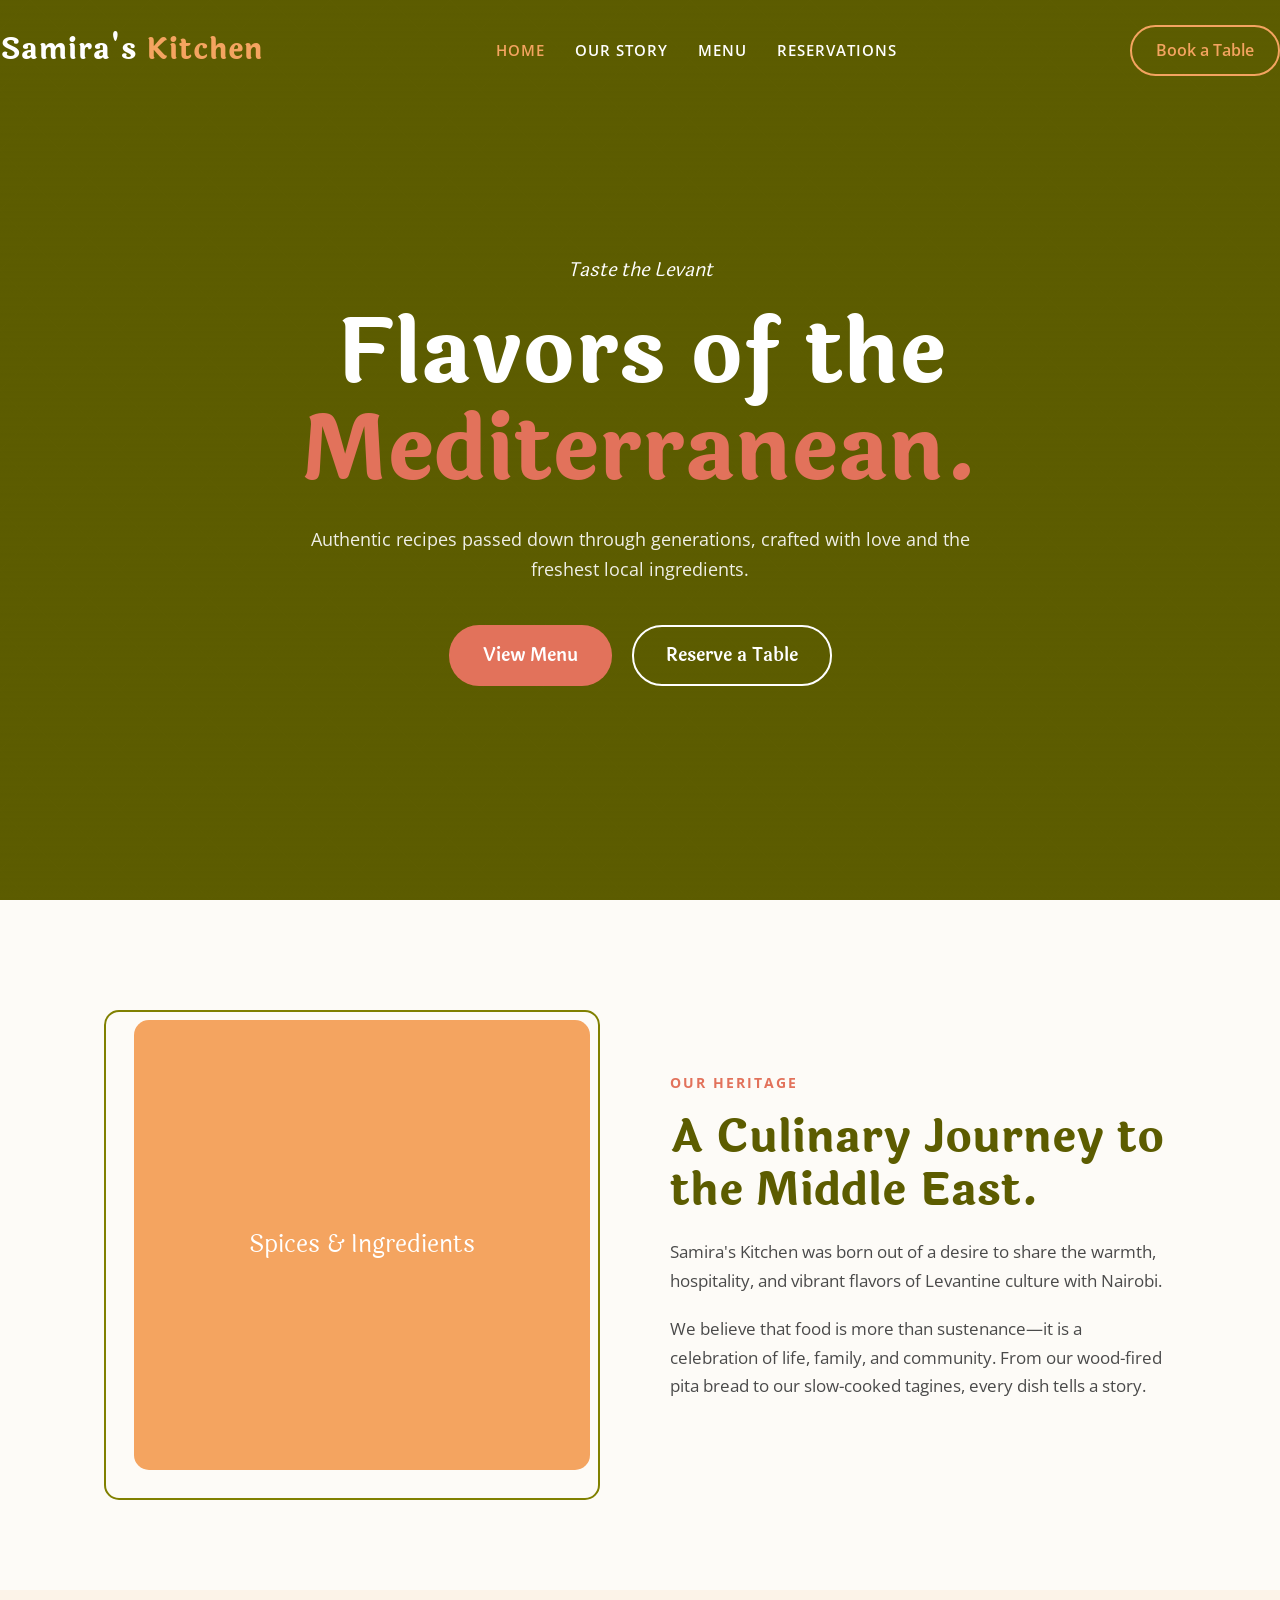
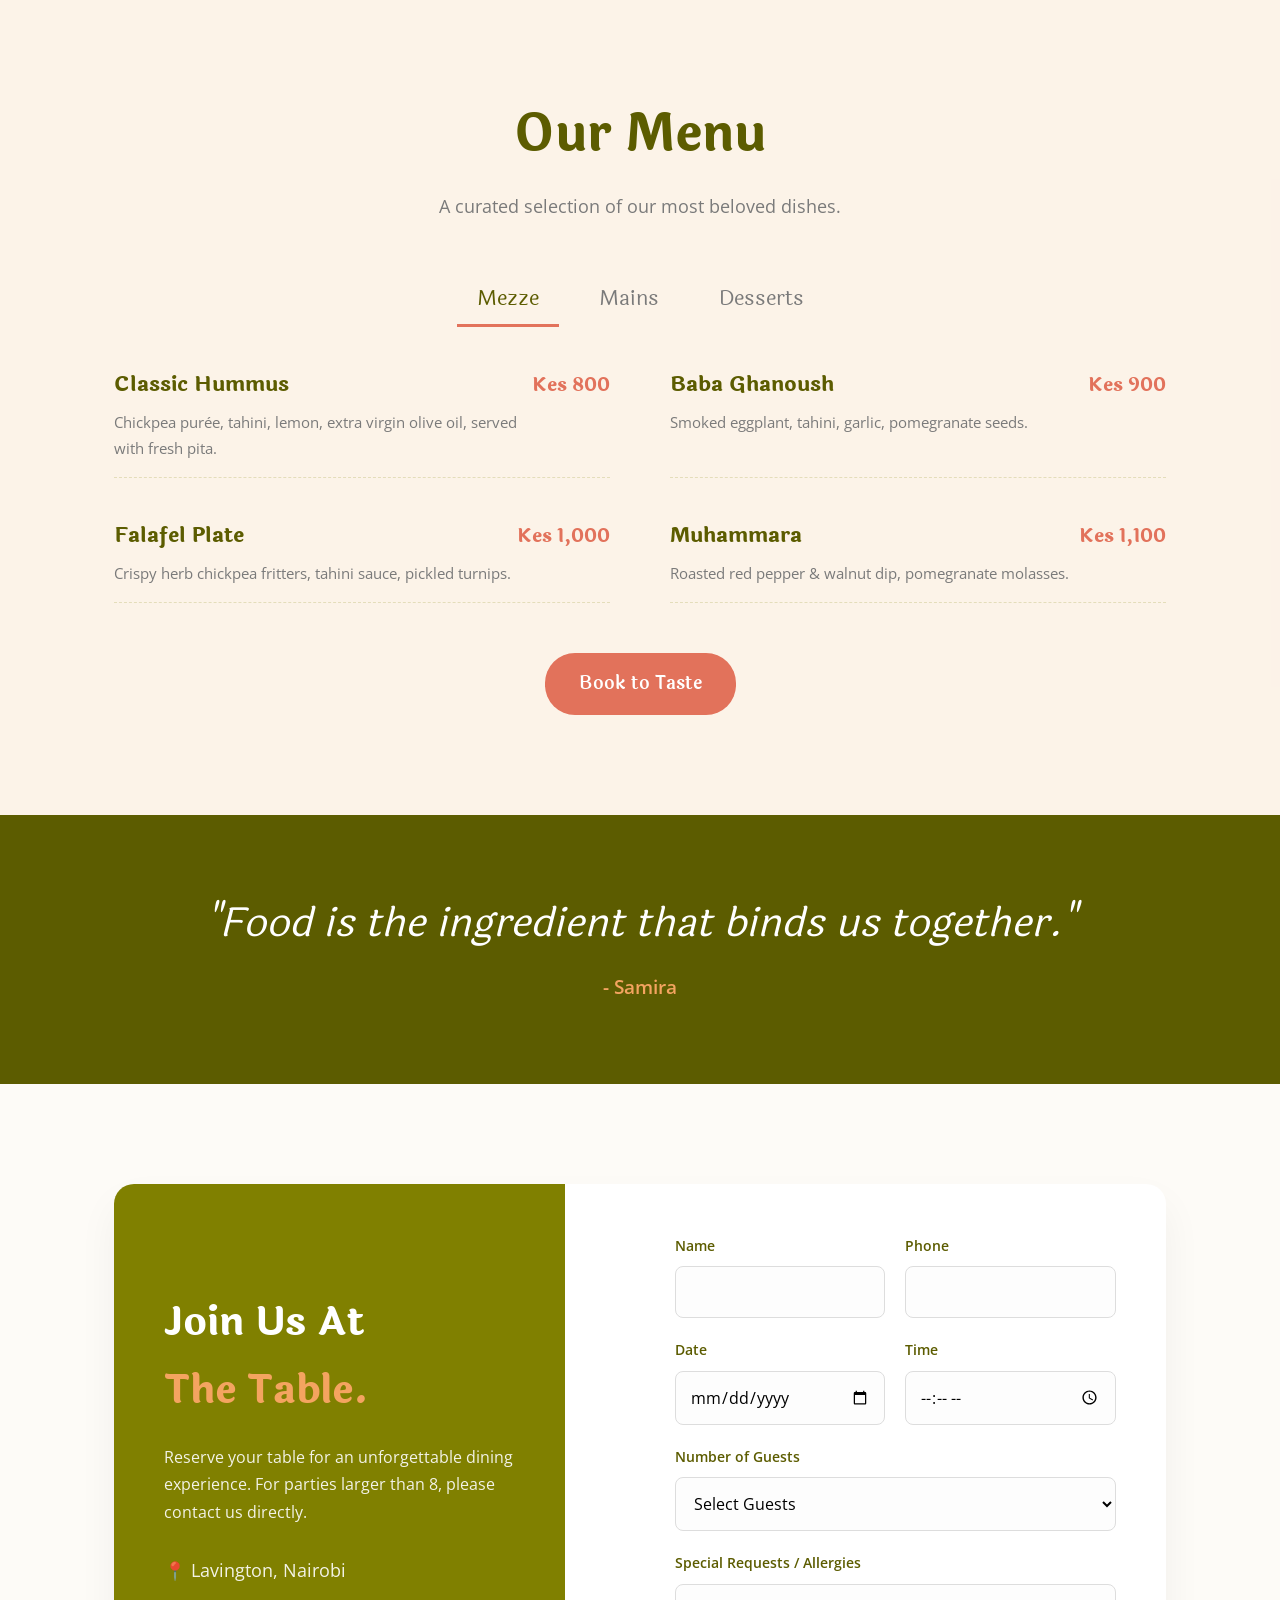
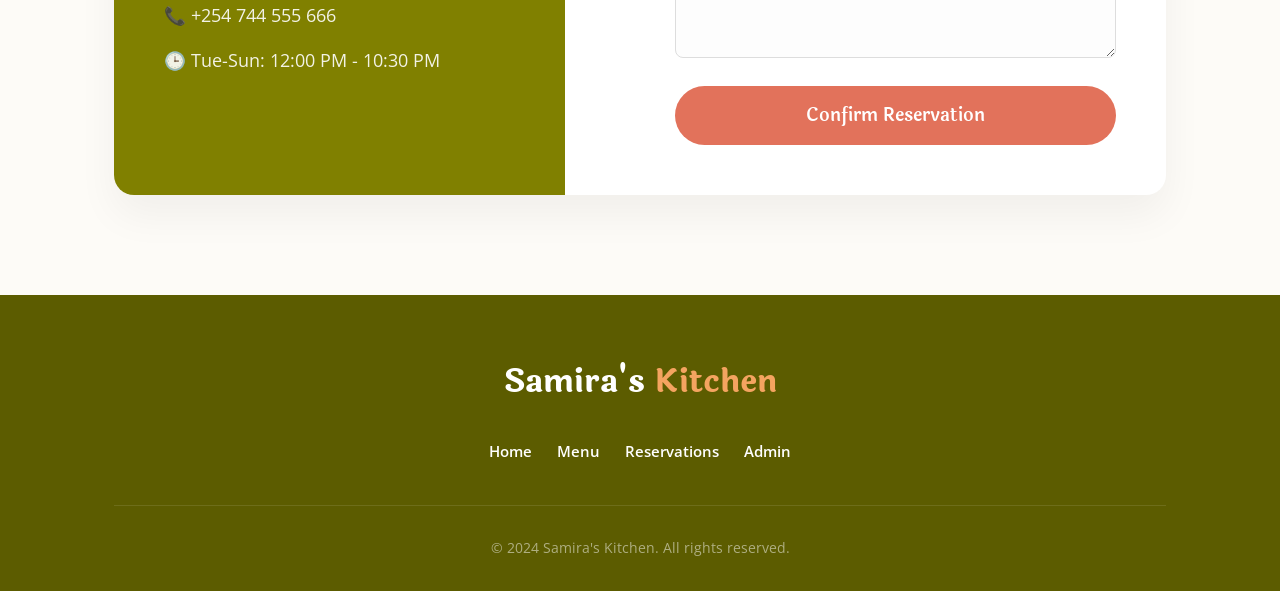
==== index.html @ 5c86ae83 "Initial commit: Samiras Kitchen" ====
<!DOCTYPE html>
<html lang="en">
<head>
    <meta charset="UTF-8"><meta name="viewport" content="width=device-width,initial-scale=1.0">
    <title>Samira's Kitchen | Authentic Mediterranean Cuisine Nairobi</title>
    <meta name="description" content="Experience the rich, authentic flavors of the Mediterranean and Middle East at Samira's Kitchen in Nairobi.">
    <link href="https://fonts.googleapis.com/css2?family=Laila:wght@400;600;700&family=Open+Sans:wght@400;600&display=swap" rel="stylesheet">
    <link rel="stylesheet" href="style.css">
</head>
<body>
    <nav class="navbar" id="navbar"><div class="nav-container">
        <a href="#home" class="nav-logo">Samira's <span>Kitchen</span></a>
        <ul class="nav-links" id="navLinks"><li><a href="#home" class="nav-link active">Home</a></li><li><a href="#story" class="nav-link">Our Story</a></li><li><a href="#menu" class="nav-link">Menu</a></li><li><a href="#reservations" class="nav-link">Reservations</a></li></ul>
        <a href="#reservations" class="nav-cta">Book a Table</a>
        <button class="hamburger" id="hamburger"><span></span><span></span><span></span></button>
    </div></nav>

    <header id="home" class="hero">
        <div class="hero-bg"></div>
        <div class="hero-content">
            <span class="hero-badge">Taste the Levant</span>
            <h1>Flavors of the<br><span class="accent">Mediterranean.</span></h1>
            <p class="hero-sub">Authentic recipes passed down through generations, crafted with love and the freshest local ingredients.</p>
            <div class="hero-actions">
                <a href="#menu" class="btn btn-primary">View Menu</a>
                <a href="#reservations" class="btn btn-outline">Reserve a Table</a>
            </div>
        </div>
        <div class="spice-decor"></div>
    </header>

    <section id="story" class="section">
        <div class="container"><div class="split-grid">
            <div class="split-img">
                <div class="img-frame">Spices & Ingredients</div>
            </div>
            <div class="split-content">
                <span class="tag">Our Heritage</span>
                <h2>A Culinary Journey to the Middle East.</h2>
                <p>Samira's Kitchen was born out of a desire to share the warmth, hospitality, and vibrant flavors of Levantine culture with Nairobi.</p>
                <p>We believe that food is more than sustenance—it is a celebration of life, family, and community. From our wood-fired pita bread to our slow-cooked tagines, every dish tells a story.</p>
            </div>
        </div></div>
    </section>

    <section id="menu" class="section bg-light menu-section">
        <div class="container">
            <div class="section-header"><h2>Our Menu</h2><p>A curated selection of our most beloved dishes.</p></div>
            
            <div class="menu-tabs">
                <button class="tab-btn active" onclick="switchMenu('mezze')">Mezze</button>
                <button class="tab-btn" onclick="switchMenu('mains')">Mains</button>
                <button class="tab-btn" onclick="switchMenu('desserts')">Desserts</button>
            </div>

            <div class="menu-content active" id="menu-mezze">
                <div class="menu-grid">
                    <div class="menu-item">
                        <div class="mi-top"><h4>Classic Hummus</h4><span class="mi-price">Kes 800</span></div>
                        <p>Chickpea purée, tahini, lemon, extra virgin olive oil, served with fresh pita.</p>
                    </div>
                    <div class="menu-item">
                        <div class="mi-top"><h4>Baba Ghanoush</h4><span class="mi-price">Kes 900</span></div>
                        <p>Smoked eggplant, tahini, garlic, pomegranate seeds.</p>
                    </div>
                    <div class="menu-item">
                        <div class="mi-top"><h4>Falafel Plate</h4><span class="mi-price">Kes 1,000</span></div>
                        <p>Crispy herb chickpea fritters, tahini sauce, pickled turnips.</p>
                    </div>
                    <div class="menu-item">
                        <div class="mi-top"><h4>Muhammara</h4><span class="mi-price">Kes 1,100</span></div>
                        <p>Roasted red pepper & walnut dip, pomegranate molasses.</p>
                    </div>
                </div>
            </div>

            <div class="menu-content" id="menu-mains">
                <div class="menu-grid">
                    <div class="menu-item">
                        <div class="mi-top"><h4>Lamb Tagine</h4><span class="mi-price">Kes 2,800</span></div>
                        <p>Slow-braised lamb shoulder, apricots, almonds, saffron couscous.</p>
                    </div>
                    <div class="menu-item">
                        <div class="mi-top"><h4>Chicken Shawarma Plate</h4><span class="mi-price">Kes 2,200</span></div>
                        <p>Spiced roasted chicken, garlic toum, vermicelli rice, house salad.</p>
                    </div>
                    <div class="menu-item">
                        <div class="mi-top"><h4>Grilled Branzino</h4><span class="mi-price">Kes 3,500</span></div>
                        <p>Whole Mediterranean sea bass, chermoula sauce, roasted vegetables.</p>
                    </div>
                </div>
            </div>

            <div class="menu-content" id="menu-desserts">
                <div class="menu-grid">
                    <div class="menu-item">
                        <div class="mi-top"><h4>Pistachio Baklava</h4><span class="mi-price">Kes 900</span></div>
                        <p>Layered phyllo pastry, honey syrup, crushed pistachios.</p>
                    </div>
                    <div class="menu-item">
                        <div class="mi-top"><h4>Rosewater Muhallebi</h4><span class="mi-price">Kes 800</span></div>
                        <p>Levantine milk pudding, rosewater, crushed almonds.</p>
                    </div>
                </div>
            </div>

            <div class="text-center" style="margin-top:50px">
                <a href="#reservations" class="btn btn-primary">Book to Taste</a>
            </div>
        </div>
    </section>

    <section class="quote-section">
        <div class="container">
            <blockquote>"Food is the ingredient that binds us together."</blockquote>
            <p>- Samira</p>
        </div>
    </section>

    <section id="reservations" class="section booking-section">
        <div class="container"><div class="booking-wrap">
            <div class="booking-info">
                <h2>Join Us At<br><span class="accent">The Table.</span></h2>
                <p>Reserve your table for an unforgettable dining experience. For parties larger than 8, please contact us directly.</p>
                <div class="contact-details">
                    <p>📍 Lavington, Nairobi</p>
                    <p>📞 +254 744 555 666</p>
                    <p>🕒 Tue-Sun: 12:00 PM - 10:30 PM</p>
                </div>
            </div>
            <div class="booking-form-box">
                <form id="bookingForm">
                    <div class="form-row"><div class="form-group"><label>Name</label><input type="text" name="name" required></div><div class="form-group"><label>Phone</label><input type="tel" name="phone" required></div></div>
                    <div class="form-row"><div class="form-group"><label>Date</label><input type="date" name="date" required></div><div class="form-group"><label>Time</label><input type="time" name="time" required></div></div>
                    <div class="form-group"><label>Number of Guests</label><select name="guests" required><option value="">Select Guests</option><option>1 Person</option><option>2 People</option><option>3 People</option><option>4 People</option><option>5 People</option><option>6 People</option><option>7 People</option><option>8 People</option></select></div>
                    <div class="form-group"><label>Special Requests / Allergies</label><textarea name="requests" rows="2"></textarea></div>
                    <button type="submit" class="btn btn-primary btn-full">Confirm Reservation</button>
                </form>
            </div>
        </div></div>
    </section>

    <footer class="footer"><div class="container">
        <div class="f-grid">
            <div class="f-logo">Samira's <span>Kitchen</span></div>
            <div class="f-links">
                <a href="#home">Home</a>
                <a href="#menu">Menu</a>
                <a href="#reservations">Reservations</a>
                <a href="admin.html">Admin</a>
            </div>
        </div>
        <p class="copyright">© 2024 Samira's Kitchen. All rights reserved.</p>
    </div></footer>

    <div class="toast" id="toast"></div>
    <script src="script.js"></script>
</body></html>
---- style.css ----
/* Samira's Kitchen — Terracotta #E2725B | Olive Green #808000 | Warm Sand #F4A460 */
*,*::before,*::after{margin:0;padding:0;box-sizing:border-box}
:root{--primary:#808000;--primary-dark:#5c5c00;--accent:#E2725B;--accent-hover:#d1614a;--bg:#Fdfbf7;--bg-dark:#F4A460;--text:#4a4a4a;--text-light:#7a7a7a;--white:#ffffff;--transition:0.3s ease}
html{scroll-behavior:smooth}body{font-family:'Open Sans',sans-serif;background:var(--bg);color:var(--text);line-height:1.7}
h1,h2,h3,h4{font-family:'Laila',serif;color:var(--primary-dark);font-weight:700}
.container{max-width:1100px;margin:0 auto;padding:0 24px}a{text-decoration:none;color:inherit;transition:var(--transition)}.text-center{text-align:center}

.btn{display:inline-flex;align-items:center;padding:14px 32px;font-family:'Laila',serif;font-size:1.1rem;font-weight:600;cursor:pointer;transition:var(--transition);border:2px solid transparent;border-radius:30px}
.btn-primary{background:var(--accent);color:var(--white)}.btn-primary:hover{background:var(--accent-hover);transform:translateY(-2px);box-shadow:0 8px 20px rgba(226,114,91,0.3)}
.btn-outline{background:transparent;color:var(--white);border-color:var(--white)}.btn-outline:hover{background:var(--white);color:var(--primary-dark)}
.btn-full{width:100%;justify-content:center}

.navbar{position:fixed;top:0;left:0;right:0;z-index:1000;padding:25px 0;transition:var(--transition);background:transparent}.navbar.scrolled{background:var(--primary-dark);padding:15px 0;box-shadow:0 4px 15px rgba(0,0,0,0.1)}
.nav-container{display:flex;align-items:center;justify-content:space-between}
.nav-logo{font-family:'Laila',serif;font-size:1.8rem;font-weight:700;color:var(--white);letter-spacing:1px}.nav-logo span{color:var(--bg-dark)}
.nav-links{display:flex;list-style:none;gap:30px}.nav-link{color:var(--white);font-size:0.95rem;font-weight:600;text-transform:uppercase;letter-spacing:1px}.nav-link:hover,.nav-link.active{color:var(--bg-dark)}
.nav-cta{padding:10px 24px;border:2px solid var(--bg-dark);color:var(--bg-dark);border-radius:30px;font-weight:600}.nav-cta:hover{background:var(--bg-dark);color:var(--primary-dark)}
.hamburger{display:none;background:none;border:none;cursor:pointer;padding:8px}.hamburger span{display:block;width:25px;height:3px;background:var(--white);margin:5px 0;border-radius:2px;transition:var(--transition)}

.hero{min-height:100vh;display:flex;align-items:center;padding:120px 24px 80px;position:relative;background:var(--primary-dark)}
.hero-bg{position:absolute;inset:0;background:linear-gradient(rgba(92,92,0,0.8),rgba(92,92,0,0.9)),url('data:image/svg+xml;utf8,<svg xmlns="http://www.w3.org/2000/svg" width="60" height="60" viewBox="0 0 60 60"><path d="M30 0 L60 30 L30 60 L0 30 Z" fill="none" stroke="%23F4A460" stroke-width="0.5" opacity="0.1"/></svg>');background-size:60px 60px}
.hero-content{position:relative;z-index:2;max-width:700px;margin:0 auto;text-align:center}
.hero-badge{display:inline-block;color:var(--white);font-family:'Laila',serif;font-size:1.2rem;margin-bottom:20px;font-style:italic}
.hero h1{font-size:clamp(3.5rem,7vw,5.5rem);line-height:1.1;margin-bottom:25px;color:var(--white)}.hero h1 .accent{color:var(--accent)}
.hero-sub{font-size:1.1rem;color:rgba(255,255,255,0.9);margin-bottom:40px}
.hero-actions{display:flex;gap:20px;justify-content:center;flex-wrap:wrap}

.section{padding:100px 0}.bg-light{background:rgba(244,164,96,0.1)}
.section-header{text-align:center;margin-bottom:50px}
.section-header h2{font-size:clamp(2.5rem,4vw,3.5rem);margin-bottom:15px}.section-header p{color:var(--text-light);font-size:1.1rem}

.split-grid{display:grid;grid-template-columns:1fr 1fr;gap:60px;align-items:center}
.split-img{position:relative;padding:20px}
.img-frame{height:450px;background:var(--bg-dark);display:flex;align-items:center;justify-content:center;font-family:'Laila',serif;font-size:1.5rem;color:var(--white);border-radius:15px;position:relative;z-index:2}
.split-img::before{content:'';position:absolute;top:0;left:0;width:100%;height:100%;border:2px solid var(--primary);border-radius:15px;transform:translate(-10px,10px);z-index:1}
.tag{display:inline-block;color:var(--accent);font-weight:700;text-transform:uppercase;letter-spacing:2px;margin-bottom:15px;font-size:0.9rem}
.split-content h2{font-size:2.8rem;margin-bottom:20px;line-height:1.2}.split-content p{margin-bottom:20px;font-size:1.05rem}

.menu-tabs{display:flex;justify-content:center;gap:20px;margin-bottom:40px}
.tab-btn{background:transparent;border:none;font-family:'Laila',serif;font-size:1.3rem;color:var(--text-light);cursor:pointer;padding:10px 20px;border-bottom:3px solid transparent;transition:var(--transition)}
.tab-btn.active,.tab-btn:hover{color:var(--primary-dark);border-bottom-color:var(--accent)}

.menu-content{display:none;animation:fadeIn 0.5s ease}.menu-content.active{display:block}
@keyframes fadeIn{from{opacity:0;transform:translateY(10px)}to{opacity:1;transform:translateY(0)}}
.menu-grid{display:grid;grid-template-columns:1fr 1fr;gap:40px;column-gap:60px}
.menu-item{position:relative;padding-bottom:15px;border-bottom:1px dashed rgba(128,128,0,0.2)}
.mi-top{display:flex;justify-content:space-between;align-items:baseline;margin-bottom:8px}
.mi-top h4{font-size:1.3rem;color:var(--primary-dark)}
.mi-price{font-weight:700;color:var(--accent);font-family:'Laila',serif;font-size:1.2rem}
.menu-item p{color:var(--text-light);font-size:0.95rem;max-width:85%}

.quote-section{background:var(--primary-dark);color:var(--white);padding:80px 24px;text-align:center;position:relative}
.quote-section blockquote{font-family:'Laila',serif;font-size:clamp(1.8rem,4vw,2.5rem);font-style:italic;line-height:1.4;margin-bottom:20px;position:relative;z-index:2}
.quote-section p{font-size:1.2rem;color:var(--bg-dark);font-weight:600}

.booking-wrap{display:grid;grid-template-columns:1fr 1.2fr;gap:60px;background:var(--white);border-radius:20px;overflow:hidden;box-shadow:0 20px 40px rgba(0,0,0,0.05)}
.booking-info{background:var(--primary);color:var(--white);padding:50px;display:flex;flex-direction:column;justify-content:center}
.booking-info h2{color:var(--white);font-size:2.5rem;margin-bottom:20px}.booking-info h2 .accent{color:var(--bg-dark)}
.booking-info p{margin-bottom:30px;opacity:0.9}
.contact-details p{margin-bottom:15px;font-size:1.1rem}
.booking-form-box{padding:50px}
.form-row{display:grid;grid-template-columns:1fr 1fr;gap:20px}.form-group{margin-bottom:20px}
.form-group label{display:block;margin-bottom:8px;font-weight:600;color:var(--primary-dark);font-size:0.9rem}
.form-group input,.form-group select,.form-group textarea{width:100%;padding:14px;border:1px solid #ddd;border-radius:8px;font-family:'Open Sans',sans-serif;font-size:1rem;transition:var(--transition);outline:none;background:#fdfdfd}
.form-group input:focus,.form-group select:focus,.form-group textarea:focus{border-color:var(--accent);box-shadow:0 0 0 3px rgba(226,114,91,0.1)}

.footer{background:var(--primary-dark);color:var(--white);padding:60px 0 30px;text-align:center}
.f-grid{display:flex;flex-direction:column;align-items:center;gap:30px;margin-bottom:40px}
.f-logo{font-family:'Laila',serif;font-size:2rem;font-weight:700}.f-logo span{color:var(--bg-dark)}
.f-links{display:flex;gap:25px;font-weight:600;font-size:0.95rem}.f-links a:hover{color:var(--bg-dark)}
.copyright{color:rgba(255,255,255,0.5);font-size:0.9rem;border-top:1px solid rgba(255,255,255,0.1);padding-top:30px}

.toast{position:fixed;bottom:40px;right:40px;background:var(--primary-dark);color:var(--white);padding:16px 32px;border-radius:8px;font-family:'Open Sans',sans-serif;font-weight:600;z-index:3000;opacity:0;transform:translateY(20px);transition:var(--transition);pointer-events:none;box-shadow:0 10px 30px rgba(0,0,0,0.1);border-left:4px solid var(--accent)}.toast.show{opacity:1;transform:translateY(0)}

@media(max-width:992px){.split-grid{grid-template-columns:1fr}.menu-grid{grid-template-columns:1fr;gap:20px}.booking-wrap{grid-template-columns:1fr}}
@media(max-width:768px){.nav-links{display:none;flex-direction:column;position:absolute;top:100%;left:0;right:0;background:var(--primary-dark);padding:20px;text-align:center}.nav-links.active{display:flex}.nav-cta{display:none}.hamburger{display:block}.form-row{grid-template-columns:1fr}.booking-info{padding:40px 30px}.booking-form-box{padding:40px 30px}}
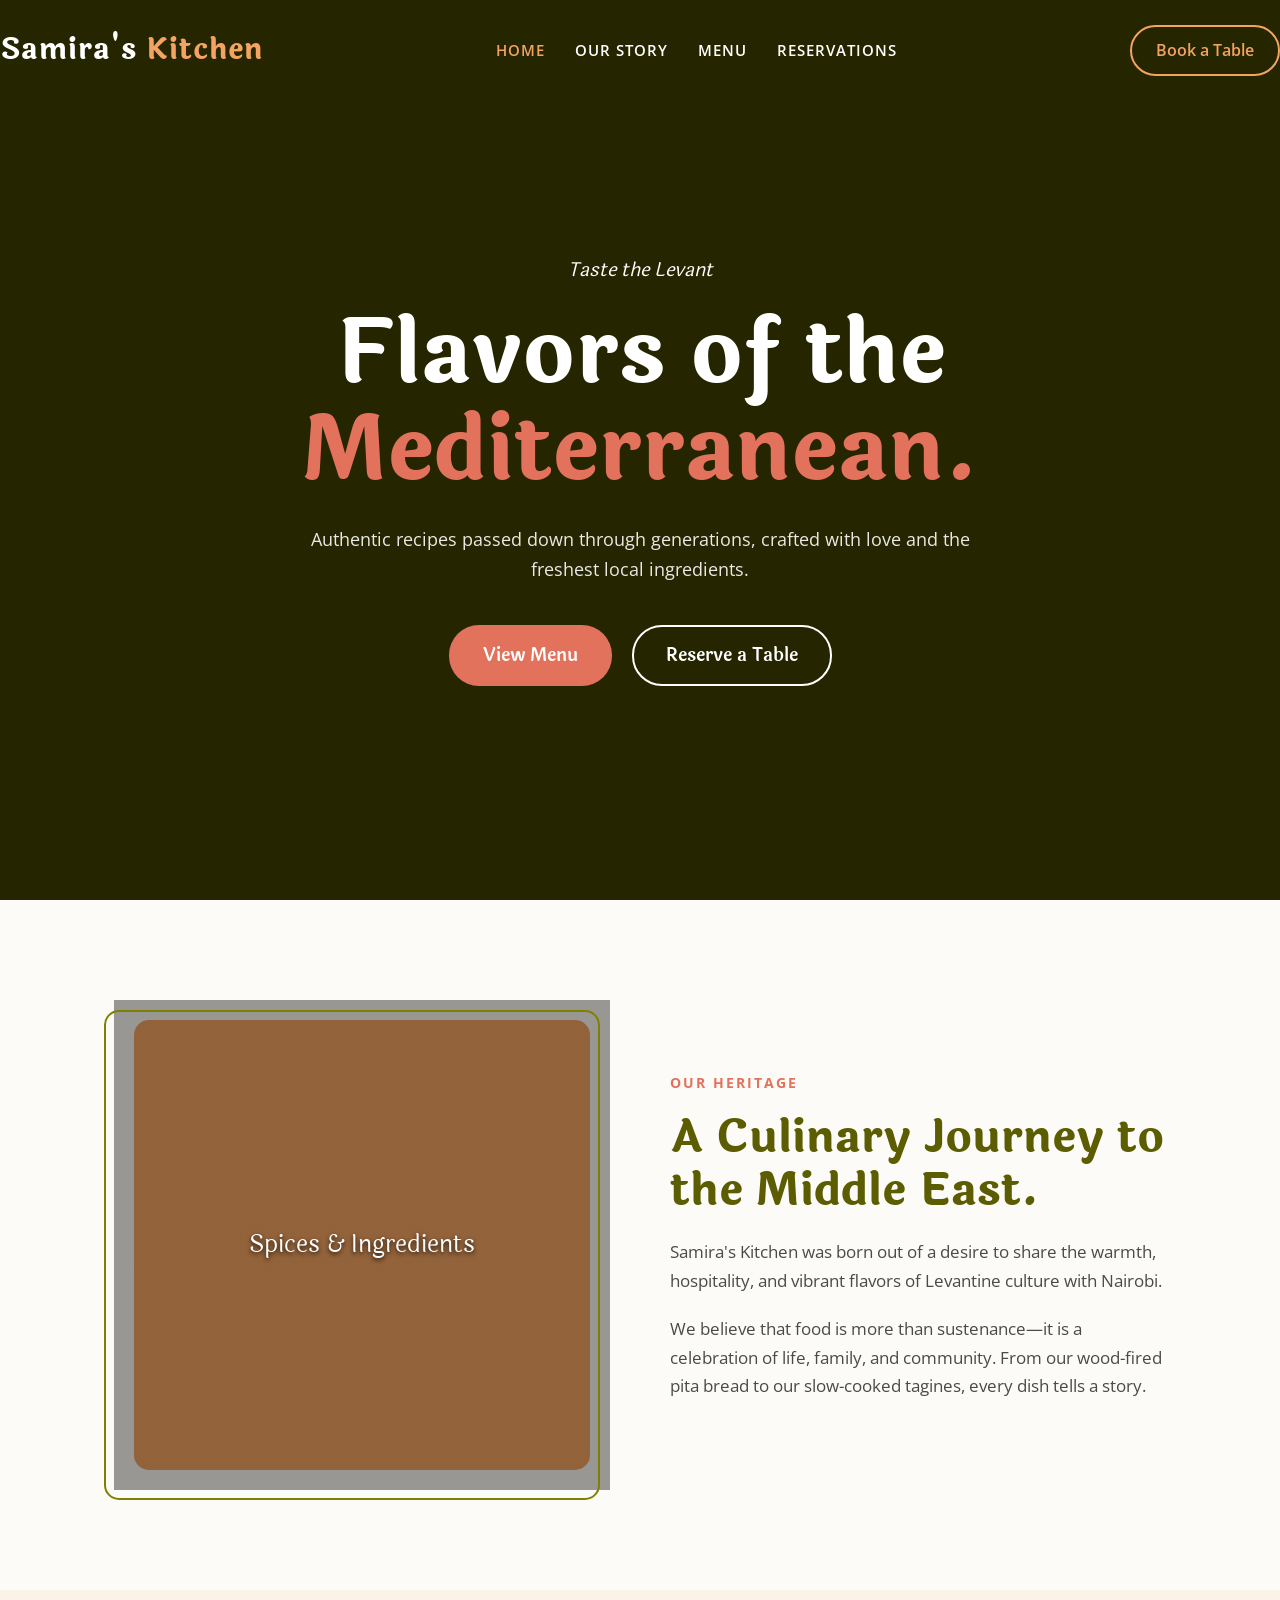
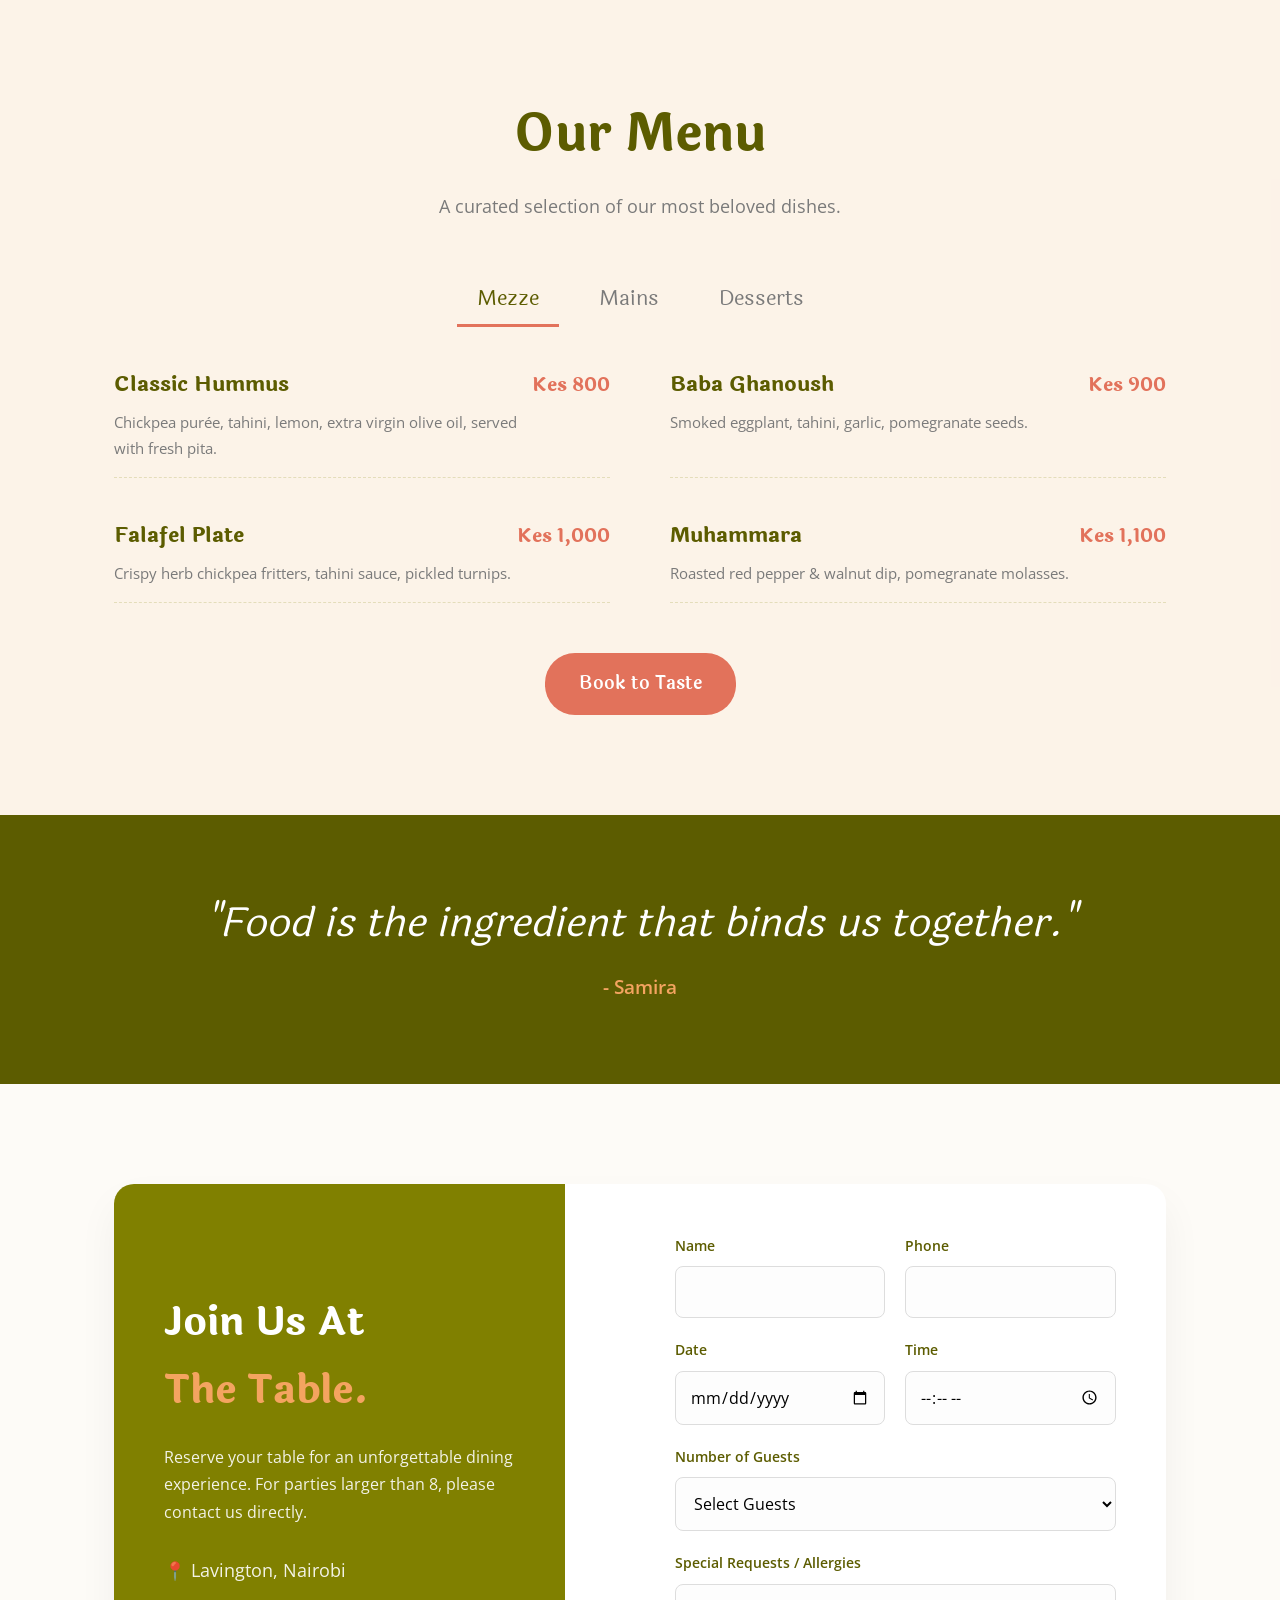
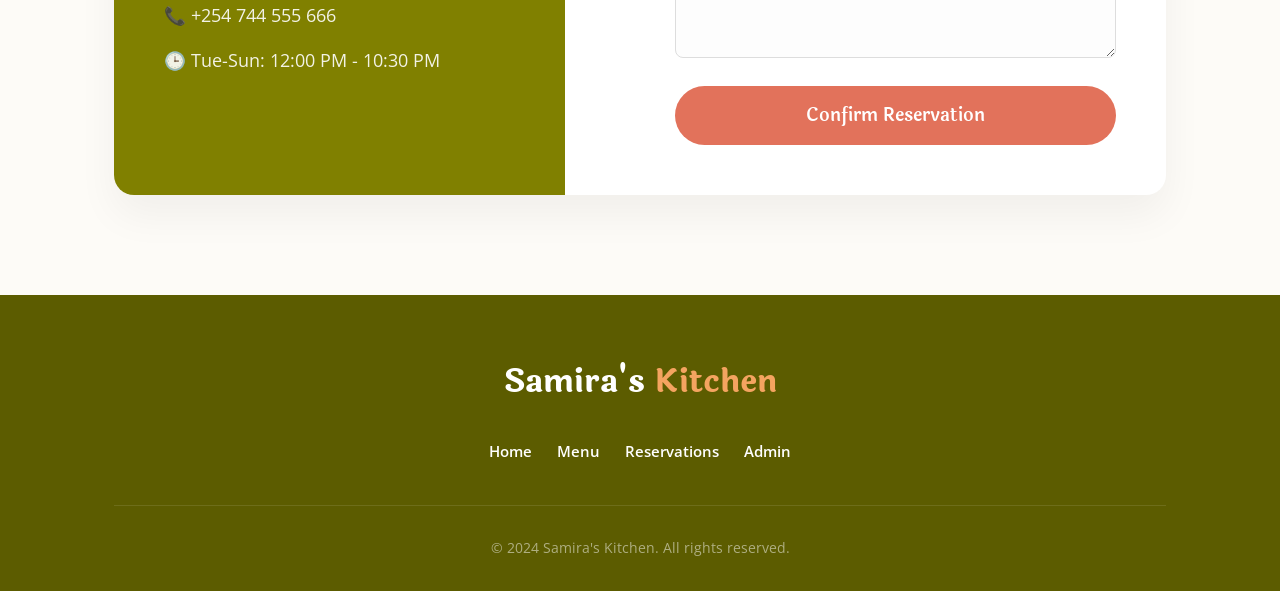
==== commit c6f86706: "Fix layout and perfectly inject background images" ====
--- a/index.html
+++ b/index.html
@@ -1,158 +1,147 @@
 <!DOCTYPE html>
+
 <html lang="en">
 <head>
-    <meta charset="UTF-8"><meta name="viewport" content="width=device-width,initial-scale=1.0">
-    <title>Samira's Kitchen | Authentic Mediterranean Cuisine Nairobi</title>
-    <meta name="description" content="Experience the rich, authentic flavors of the Mediterranean and Middle East at Samira's Kitchen in Nairobi.">
-    <link href="https://fonts.googleapis.com/css2?family=Laila:wght@400;600;700&family=Open+Sans:wght@400;600&display=swap" rel="stylesheet">
-    <link rel="stylesheet" href="style.css">
+<meta charset="utf-8"/><meta content="width=device-width,initial-scale=1.0" name="viewport"/>
+<title>Samira's Kitchen | Authentic Mediterranean Cuisine Nairobi</title>
+<meta content="Experience the rich, authentic flavors of the Mediterranean and Middle East at Samira's Kitchen in Nairobi." name="description"/>
+<link href="https://fonts.googleapis.com/css2?family=Laila:wght@400;600;700&amp;family=Open+Sans:wght@400;600&amp;display=swap" rel="stylesheet"/>
+<link href="style.css" rel="stylesheet"/>
 </head>
 <body>
-    <nav class="navbar" id="navbar"><div class="nav-container">
-        <a href="#home" class="nav-logo">Samira's <span>Kitchen</span></a>
-        <ul class="nav-links" id="navLinks"><li><a href="#home" class="nav-link active">Home</a></li><li><a href="#story" class="nav-link">Our Story</a></li><li><a href="#menu" class="nav-link">Menu</a></li><li><a href="#reservations" class="nav-link">Reservations</a></li></ul>
-        <a href="#reservations" class="nav-cta">Book a Table</a>
-        <button class="hamburger" id="hamburger"><span></span><span></span><span></span></button>
-    </div></nav>
-
-    <header id="home" class="hero">
-        <div class="hero-bg"></div>
-        <div class="hero-content">
-            <span class="hero-badge">Taste the Levant</span>
-            <h1>Flavors of the<br><span class="accent">Mediterranean.</span></h1>
-            <p class="hero-sub">Authentic recipes passed down through generations, crafted with love and the freshest local ingredients.</p>
-            <div class="hero-actions">
-                <a href="#menu" class="btn btn-primary">View Menu</a>
-                <a href="#reservations" class="btn btn-outline">Reserve a Table</a>
-            </div>
-        </div>
-        <div class="spice-decor"></div>
-    </header>
-
-    <section id="story" class="section">
-        <div class="container"><div class="split-grid">
-            <div class="split-img">
-                <div class="img-frame">Spices & Ingredients</div>
-            </div>
-            <div class="split-content">
-                <span class="tag">Our Heritage</span>
-                <h2>A Culinary Journey to the Middle East.</h2>
-                <p>Samira's Kitchen was born out of a desire to share the warmth, hospitality, and vibrant flavors of Levantine culture with Nairobi.</p>
-                <p>We believe that food is more than sustenance—it is a celebration of life, family, and community. From our wood-fired pita bread to our slow-cooked tagines, every dish tells a story.</p>
-            </div>
-        </div></div>
-    </section>
-
-    <section id="menu" class="section bg-light menu-section">
-        <div class="container">
-            <div class="section-header"><h2>Our Menu</h2><p>A curated selection of our most beloved dishes.</p></div>
-            
-            <div class="menu-tabs">
-                <button class="tab-btn active" onclick="switchMenu('mezze')">Mezze</button>
-                <button class="tab-btn" onclick="switchMenu('mains')">Mains</button>
-                <button class="tab-btn" onclick="switchMenu('desserts')">Desserts</button>
-            </div>
-
-            <div class="menu-content active" id="menu-mezze">
-                <div class="menu-grid">
-                    <div class="menu-item">
-                        <div class="mi-top"><h4>Classic Hummus</h4><span class="mi-price">Kes 800</span></div>
-                        <p>Chickpea purée, tahini, lemon, extra virgin olive oil, served with fresh pita.</p>
-                    </div>
-                    <div class="menu-item">
-                        <div class="mi-top"><h4>Baba Ghanoush</h4><span class="mi-price">Kes 900</span></div>
-                        <p>Smoked eggplant, tahini, garlic, pomegranate seeds.</p>
-                    </div>
-                    <div class="menu-item">
-                        <div class="mi-top"><h4>Falafel Plate</h4><span class="mi-price">Kes 1,000</span></div>
-                        <p>Crispy herb chickpea fritters, tahini sauce, pickled turnips.</p>
-                    </div>
-                    <div class="menu-item">
-                        <div class="mi-top"><h4>Muhammara</h4><span class="mi-price">Kes 1,100</span></div>
-                        <p>Roasted red pepper & walnut dip, pomegranate molasses.</p>
-                    </div>
-                </div>
-            </div>
-
-            <div class="menu-content" id="menu-mains">
-                <div class="menu-grid">
-                    <div class="menu-item">
-                        <div class="mi-top"><h4>Lamb Tagine</h4><span class="mi-price">Kes 2,800</span></div>
-                        <p>Slow-braised lamb shoulder, apricots, almonds, saffron couscous.</p>
-                    </div>
-                    <div class="menu-item">
-                        <div class="mi-top"><h4>Chicken Shawarma Plate</h4><span class="mi-price">Kes 2,200</span></div>
-                        <p>Spiced roasted chicken, garlic toum, vermicelli rice, house salad.</p>
-                    </div>
-                    <div class="menu-item">
-                        <div class="mi-top"><h4>Grilled Branzino</h4><span class="mi-price">Kes 3,500</span></div>
-                        <p>Whole Mediterranean sea bass, chermoula sauce, roasted vegetables.</p>
-                    </div>
-                </div>
-            </div>
-
-            <div class="menu-content" id="menu-desserts">
-                <div class="menu-grid">
-                    <div class="menu-item">
-                        <div class="mi-top"><h4>Pistachio Baklava</h4><span class="mi-price">Kes 900</span></div>
-                        <p>Layered phyllo pastry, honey syrup, crushed pistachios.</p>
-                    </div>
-                    <div class="menu-item">
-                        <div class="mi-top"><h4>Rosewater Muhallebi</h4><span class="mi-price">Kes 800</span></div>
-                        <p>Levantine milk pudding, rosewater, crushed almonds.</p>
-                    </div>
-                </div>
-            </div>
-
-            <div class="text-center" style="margin-top:50px">
-                <a href="#reservations" class="btn btn-primary">Book to Taste</a>
-            </div>
-        </div>
-    </section>
-
-    <section class="quote-section">
-        <div class="container">
-            <blockquote>"Food is the ingredient that binds us together."</blockquote>
-            <p>- Samira</p>
-        </div>
-    </section>
-
-    <section id="reservations" class="section booking-section">
-        <div class="container"><div class="booking-wrap">
-            <div class="booking-info">
-                <h2>Join Us At<br><span class="accent">The Table.</span></h2>
-                <p>Reserve your table for an unforgettable dining experience. For parties larger than 8, please contact us directly.</p>
-                <div class="contact-details">
-                    <p>📍 Lavington, Nairobi</p>
-                    <p>📞 +254 744 555 666</p>
-                    <p>🕒 Tue-Sun: 12:00 PM - 10:30 PM</p>
-                </div>
-            </div>
-            <div class="booking-form-box">
-                <form id="bookingForm">
-                    <div class="form-row"><div class="form-group"><label>Name</label><input type="text" name="name" required></div><div class="form-group"><label>Phone</label><input type="tel" name="phone" required></div></div>
-                    <div class="form-row"><div class="form-group"><label>Date</label><input type="date" name="date" required></div><div class="form-group"><label>Time</label><input type="time" name="time" required></div></div>
-                    <div class="form-group"><label>Number of Guests</label><select name="guests" required><option value="">Select Guests</option><option>1 Person</option><option>2 People</option><option>3 People</option><option>4 People</option><option>5 People</option><option>6 People</option><option>7 People</option><option>8 People</option></select></div>
-                    <div class="form-group"><label>Special Requests / Allergies</label><textarea name="requests" rows="2"></textarea></div>
-                    <button type="submit" class="btn btn-primary btn-full">Confirm Reservation</button>
-                </form>
-            </div>
-        </div></div>
-    </section>
-
-    <footer class="footer"><div class="container">
-        <div class="f-grid">
-            <div class="f-logo">Samira's <span>Kitchen</span></div>
-            <div class="f-links">
-                <a href="#home">Home</a>
-                <a href="#menu">Menu</a>
-                <a href="#reservations">Reservations</a>
-                <a href="admin.html">Admin</a>
-            </div>
-        </div>
-        <p class="copyright">© 2024 Samira's Kitchen. All rights reserved.</p>
-    </div></footer>
-
-    <div class="toast" id="toast"></div>
-    <script src="script.js"></script>
+<nav class="navbar" id="navbar"><div class="nav-container">
+<a class="nav-logo" href="#home">Samira's <span>Kitchen</span></a>
+<ul class="nav-links" id="navLinks"><li><a class="nav-link active" href="#home">Home</a></li><li><a class="nav-link" href="#story">Our Story</a></li><li><a class="nav-link" href="#menu">Menu</a></li><li><a class="nav-link" href="#reservations">Reservations</a></li></ul>
+<a class="nav-cta" href="#reservations">Book a Table</a>
+<button class="hamburger" id="hamburger"><span></span><span></span><span></span></button>
+</div></nav>
+<header class="hero" id="home">
+<div class="hero-bg" style=" background-image: linear-gradient(rgba(0,0,0,0.6), rgba(0,0,0,0.6)), url('https://loremflickr.com/1200/800/mediterranean,food?lock=100') !important; background-size: cover !important; background-position: center !important;"></div>
+<div class="hero-content">
+<span class="hero-badge">Taste the Levant</span>
+<h1>Flavors of the<br/><span class="accent">Mediterranean.</span></h1>
+<p class="hero-sub">Authentic recipes passed down through generations, crafted with love and the freshest local ingredients.</p>
+<div class="hero-actions">
+<a class="btn btn-primary" href="#menu">View Menu</a>
+<a class="btn btn-outline" href="#reservations">Reserve a Table</a>
+</div>
+</div>
+<div class="spice-decor"></div>
+</header>
+<section class="section" id="story">
+<div class="container"><div class="split-grid">
+<div class="split-img" style=" background-image: linear-gradient(rgba(0,0,0,0.4), rgba(0,0,0,0.4)), url('https://loremflickr.com/800/600/Spices,Ingredients?lock=1') !important; background-size: cover !important; background-position: center !important; color: white !important; text-shadow: 0 2px 4px rgba(0,0,0,0.8);">
+<div class="img-frame" style=" background-image: linear-gradient(rgba(0,0,0,0.4), rgba(0,0,0,0.4)), url('https://loremflickr.com/800/600/Spices,Ingredients?lock=2') !important; background-size: cover !important; background-position: center !important; color: white !important; text-shadow: 0 2px 4px rgba(0,0,0,0.8);">Spices &amp; Ingredients</div>
+</div>
+<div class="split-content">
+<span class="tag">Our Heritage</span>
+<h2>A Culinary Journey to the Middle East.</h2>
+<p>Samira's Kitchen was born out of a desire to share the warmth, hospitality, and vibrant flavors of Levantine culture with Nairobi.</p>
+<p>We believe that food is more than sustenance—it is a celebration of life, family, and community. From our wood-fired pita bread to our slow-cooked tagines, every dish tells a story.</p>
+</div>
+</div></div>
+</section>
+<section class="section bg-light menu-section" id="menu">
+<div class="container">
+<div class="section-header"><h2>Our Menu</h2><p>A curated selection of our most beloved dishes.</p></div>
+<div class="menu-tabs">
+<button class="tab-btn active" onclick="switchMenu('mezze')">Mezze</button>
+<button class="tab-btn" onclick="switchMenu('mains')">Mains</button>
+<button class="tab-btn" onclick="switchMenu('desserts')">Desserts</button>
+</div>
+<div class="menu-content active" id="menu-mezze">
+<div class="menu-grid">
+<div class="menu-item">
+<div class="mi-top"><h4>Classic Hummus</h4><span class="mi-price">Kes 800</span></div>
+<p>Chickpea purée, tahini, lemon, extra virgin olive oil, served with fresh pita.</p>
+</div>
+<div class="menu-item">
+<div class="mi-top"><h4>Baba Ghanoush</h4><span class="mi-price">Kes 900</span></div>
+<p>Smoked eggplant, tahini, garlic, pomegranate seeds.</p>
+</div>
+<div class="menu-item">
+<div class="mi-top"><h4>Falafel Plate</h4><span class="mi-price">Kes 1,000</span></div>
+<p>Crispy herb chickpea fritters, tahini sauce, pickled turnips.</p>
+</div>
+<div class="menu-item">
+<div class="mi-top"><h4>Muhammara</h4><span class="mi-price">Kes 1,100</span></div>
+<p>Roasted red pepper &amp; walnut dip, pomegranate molasses.</p>
+</div>
+</div>
+</div>
+<div class="menu-content" id="menu-mains">
+<div class="menu-grid">
+<div class="menu-item">
+<div class="mi-top"><h4>Lamb Tagine</h4><span class="mi-price">Kes 2,800</span></div>
+<p>Slow-braised lamb shoulder, apricots, almonds, saffron couscous.</p>
+</div>
+<div class="menu-item">
+<div class="mi-top"><h4>Chicken Shawarma Plate</h4><span class="mi-price">Kes 2,200</span></div>
+<p>Spiced roasted chicken, garlic toum, vermicelli rice, house salad.</p>
+</div>
+<div class="menu-item">
+<div class="mi-top"><h4>Grilled Branzino</h4><span class="mi-price">Kes 3,500</span></div>
+<p>Whole Mediterranean sea bass, chermoula sauce, roasted vegetables.</p>
+</div>
+</div>
+</div>
+<div class="menu-content" id="menu-desserts">
+<div class="menu-grid">
+<div class="menu-item">
+<div class="mi-top"><h4>Pistachio Baklava</h4><span class="mi-price">Kes 900</span></div>
+<p>Layered phyllo pastry, honey syrup, crushed pistachios.</p>
+</div>
+<div class="menu-item">
+<div class="mi-top"><h4>Rosewater Muhallebi</h4><span class="mi-price">Kes 800</span></div>
+<p>Levantine milk pudding, rosewater, crushed almonds.</p>
+</div>
+</div>
+</div>
+<div class="text-center" style="margin-top:50px">
+<a class="btn btn-primary" href="#reservations">Book to Taste</a>
+</div>
+</div>
+</section>
+<section class="quote-section">
+<div class="container">
+<blockquote>"Food is the ingredient that binds us together."</blockquote>
+<p>- Samira</p>
+</div>
+</section>
+<section class="section booking-section" id="reservations">
+<div class="container"><div class="booking-wrap">
+<div class="booking-info">
+<h2>Join Us At<br/><span class="accent">The Table.</span></h2>
+<p>Reserve your table for an unforgettable dining experience. For parties larger than 8, please contact us directly.</p>
+<div class="contact-details">
+<p>📍 Lavington, Nairobi</p>
+<p>📞 +254 744 555 666</p>
+<p>🕒 Tue-Sun: 12:00 PM - 10:30 PM</p>
+</div>
+</div>
+<div class="booking-form-box">
+<form id="bookingForm">
+<div class="form-row"><div class="form-group"><label>Name</label><input name="name" required="" type="text"/></div><div class="form-group"><label>Phone</label><input name="phone" required="" type="tel"/></div></div>
+<div class="form-row"><div class="form-group"><label>Date</label><input name="date" required="" type="date"/></div><div class="form-group"><label>Time</label><input name="time" required="" type="time"/></div></div>
+<div class="form-group"><label>Number of Guests</label><select name="guests" required=""><option value="">Select Guests</option><option>1 Person</option><option>2 People</option><option>3 People</option><option>4 People</option><option>5 People</option><option>6 People</option><option>7 People</option><option>8 People</option></select></div>
+<div class="form-group"><label>Special Requests / Allergies</label><textarea name="requests" rows="2"></textarea></div>
+<button class="btn btn-primary btn-full" type="submit">Confirm Reservation</button>
+</form>
+</div>
+</div></div>
+</section>
+<footer class="footer"><div class="container">
+<div class="f-grid">
+<div class="f-logo">Samira's <span>Kitchen</span></div>
+<div class="f-links">
+<a href="#home">Home</a>
+<a href="#menu">Menu</a>
+<a href="#reservations">Reservations</a>
+<a href="admin.html">Admin</a>
+</div>
+</div>
+<p class="copyright">© 2024 Samira's Kitchen. All rights reserved.</p>
+</div></footer>
+<div class="toast" id="toast"></div>
+<script src="script.js"></script>
 </body></html>
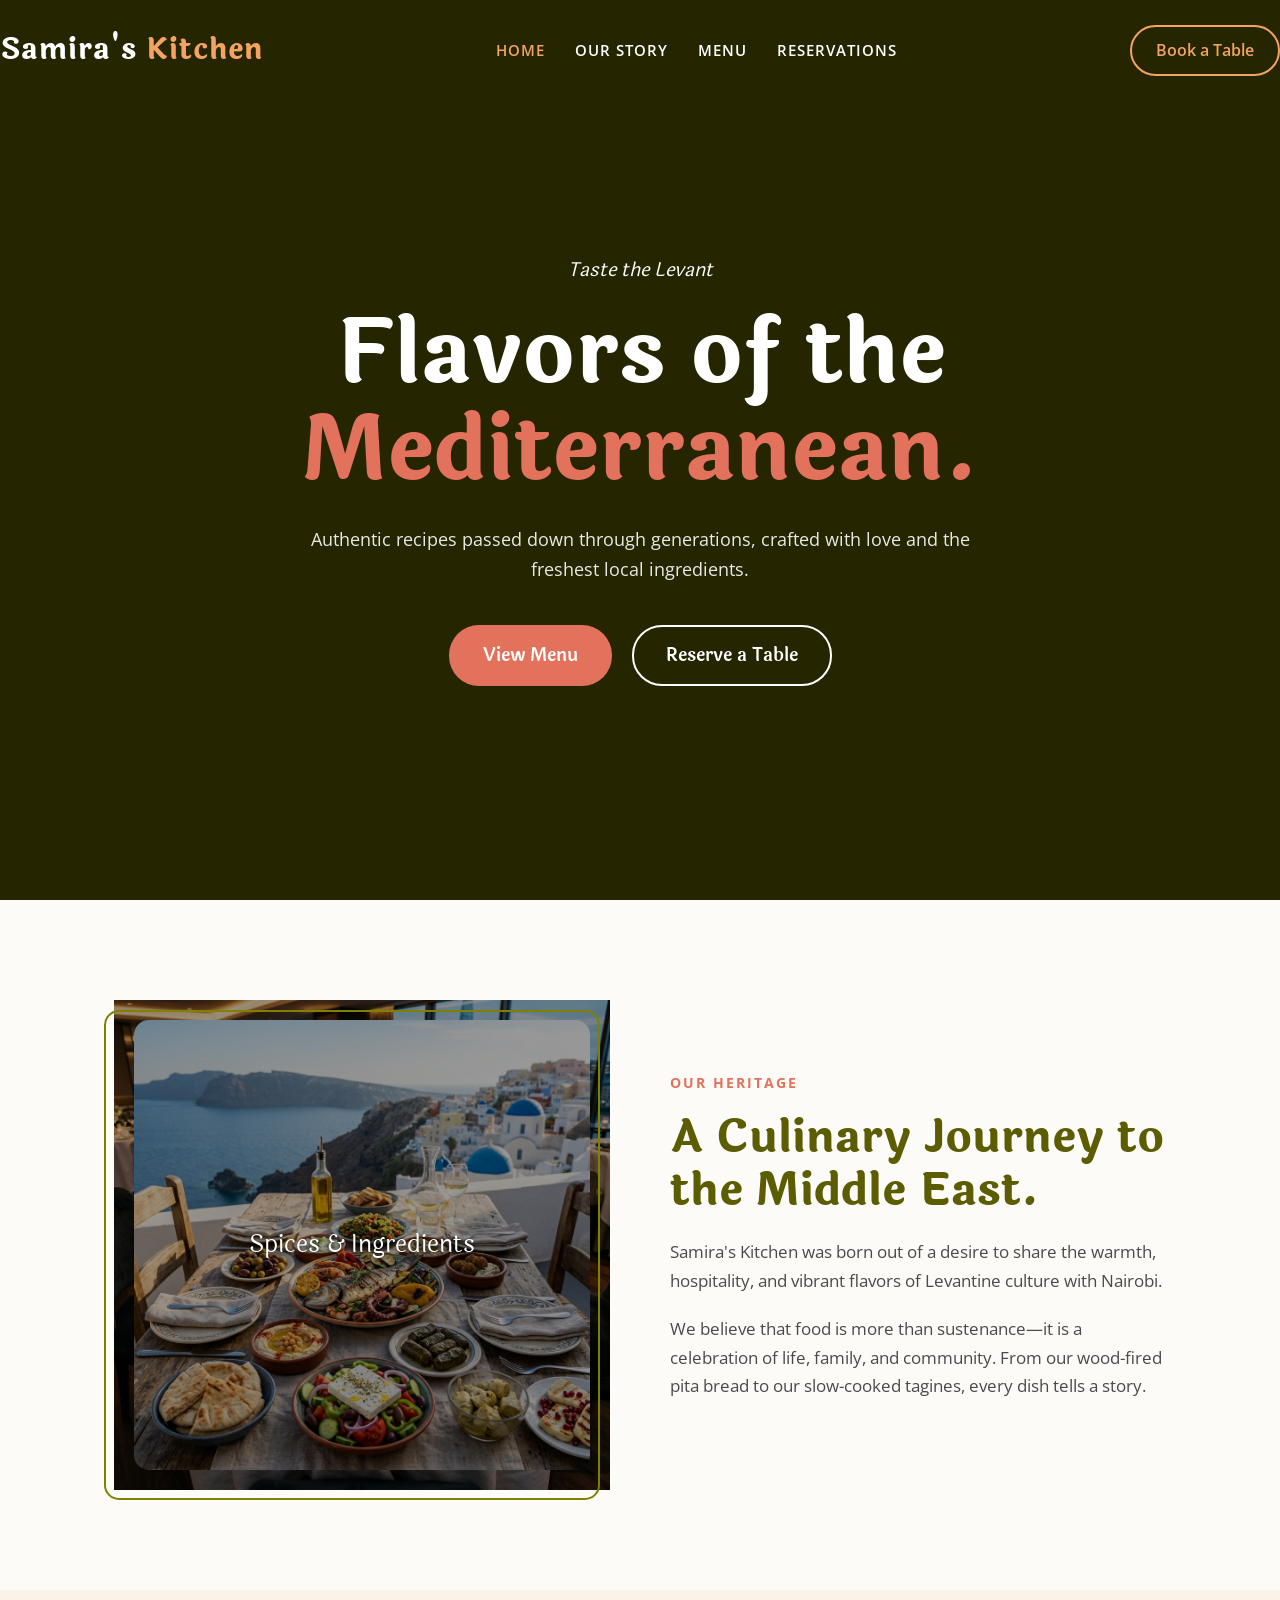
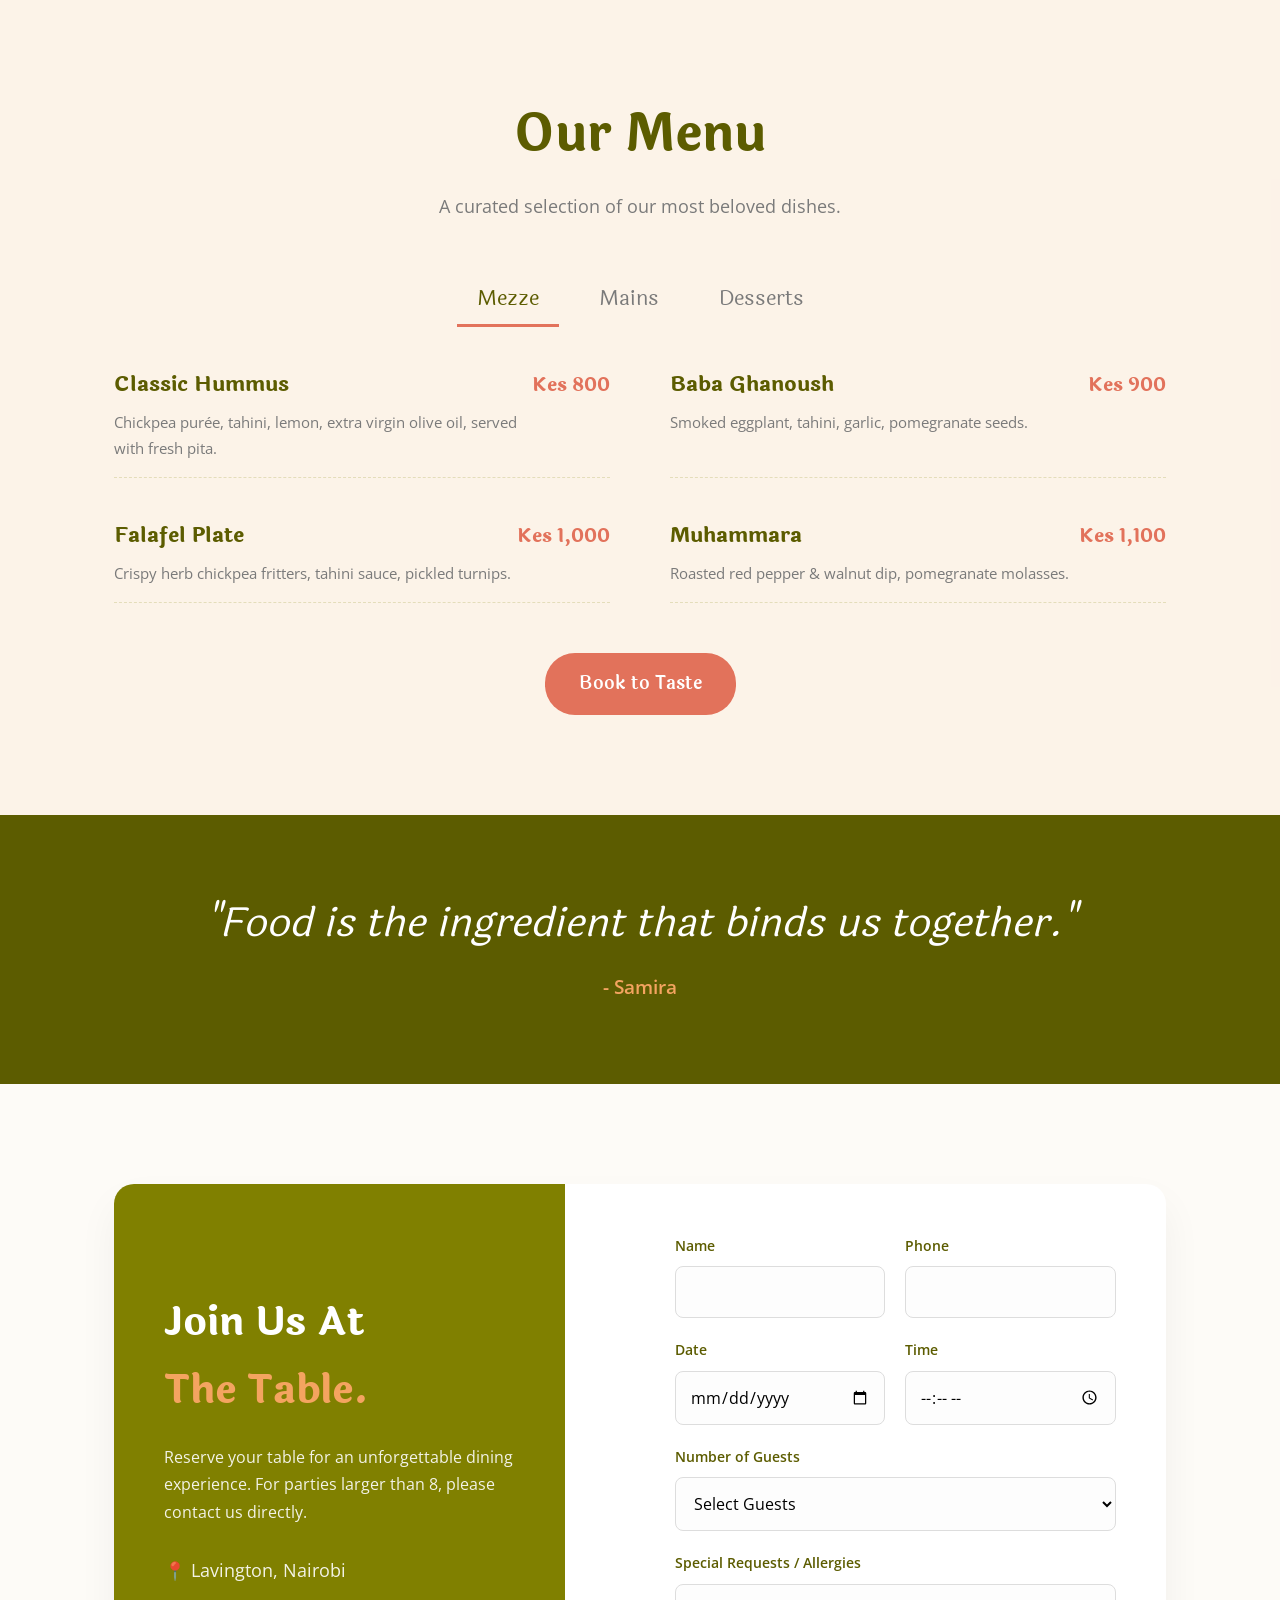
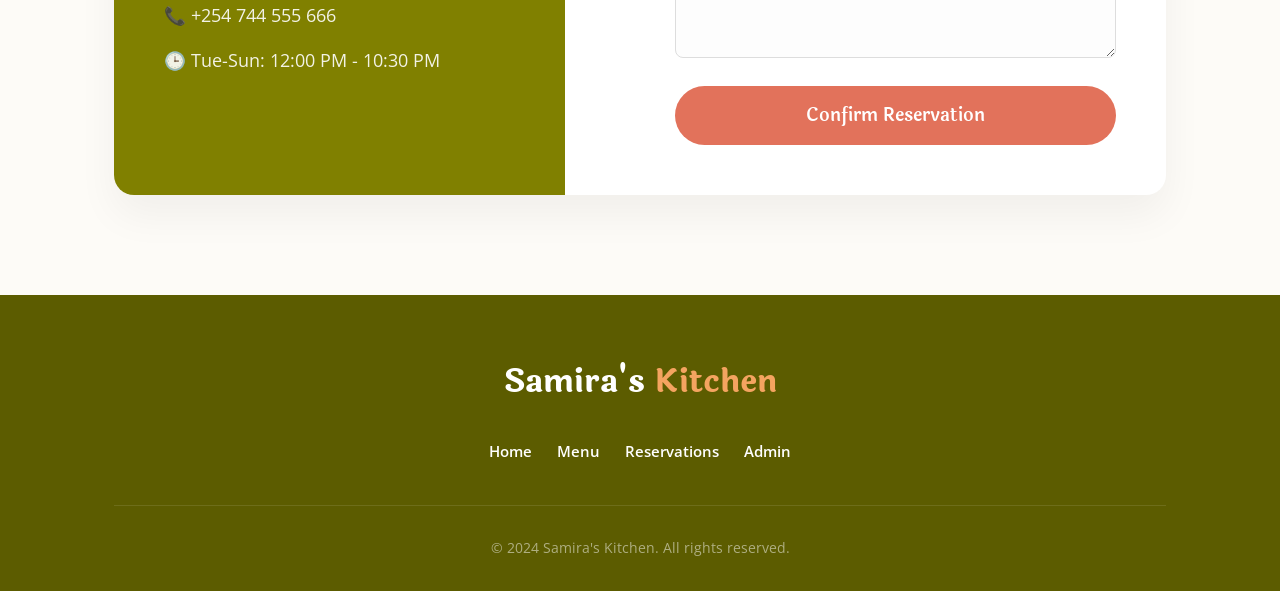
==== commit 8fc1f54e: "Inject premium Google Imagen AI backgrounds" ====
--- a/index.html
+++ b/index.html
@@ -30,8 +30,8 @@
 </header>
 <section class="section" id="story">
 <div class="container"><div class="split-grid">
-<div class="split-img" style=" background-image: linear-gradient(rgba(0,0,0,0.4), rgba(0,0,0,0.4)), url('https://loremflickr.com/800/600/Spices,Ingredients?lock=1') !important; background-size: cover !important; background-position: center !important; color: white !important; text-shadow: 0 2px 4px rgba(0,0,0,0.8);">
-<div class="img-frame" style=" background-image: linear-gradient(rgba(0,0,0,0.4), rgba(0,0,0,0.4)), url('https://loremflickr.com/800/600/Spices,Ingredients?lock=2') !important; background-size: cover !important; background-position: center !important; color: white !important; text-shadow: 0 2px 4px rgba(0,0,0,0.8);">Spices &amp; Ingredients</div>
+<div class="split-img" style="color: white !important; text-shadow: 0 2px 4px rgba(0,0,0,0.8); background-image: linear-gradient(rgba(0,0,0,0.4), rgba(0,0,0,0.4)), url('images/fine_dining.png') !important; background-size: cover !important; background-position: center !important; color: white !important; text-shadow: 0 2px 4px rgba(0,0,0,0.8);">
+<div class="img-frame" style="color: white !important; text-shadow: 0 2px 4px rgba(0,0,0,0.8); background-image: linear-gradient(rgba(0,0,0,0.4), rgba(0,0,0,0.4)), url('images/mediterranean_food.png') !important; background-size: cover !important; background-position: center !important; color: white !important; text-shadow: 0 2px 4px rgba(0,0,0,0.8);">Spices &amp; Ingredients</div>
 </div>
 <div class="split-content">
 <span class="tag">Our Heritage</span>
